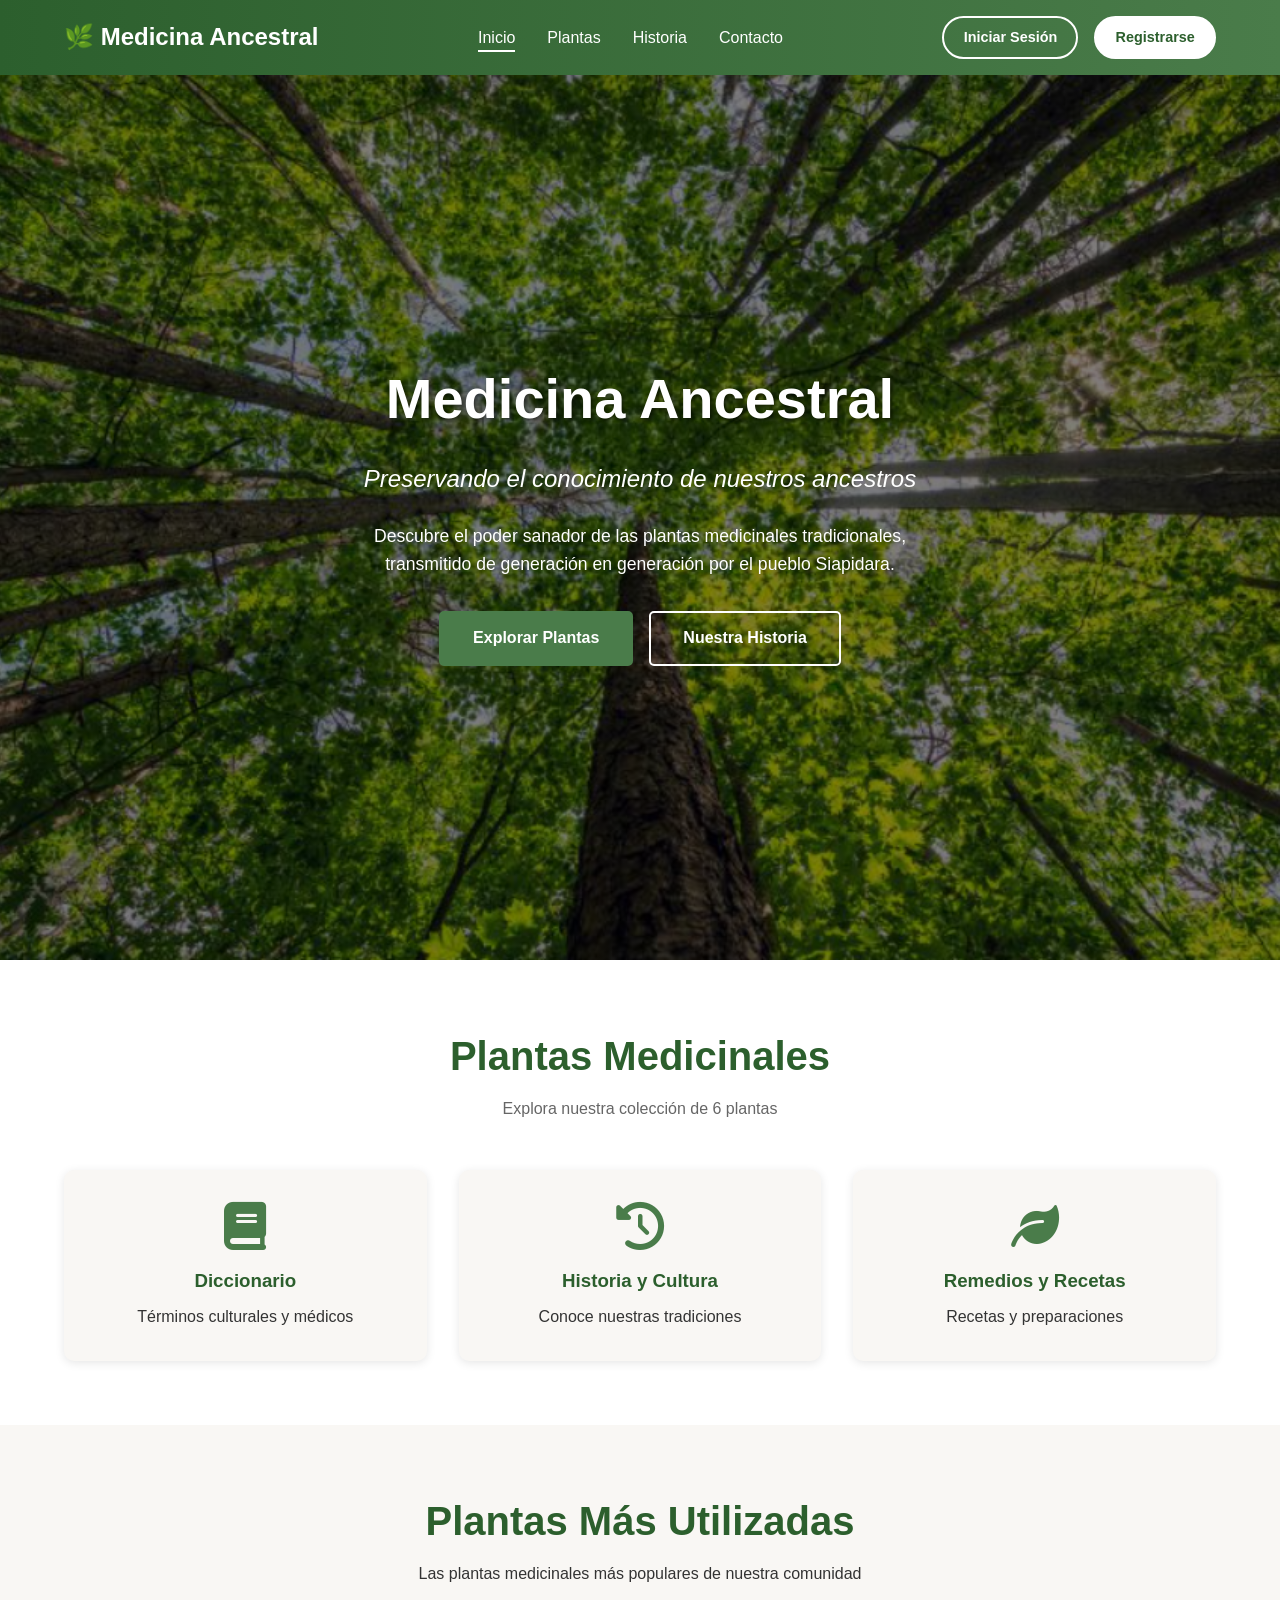
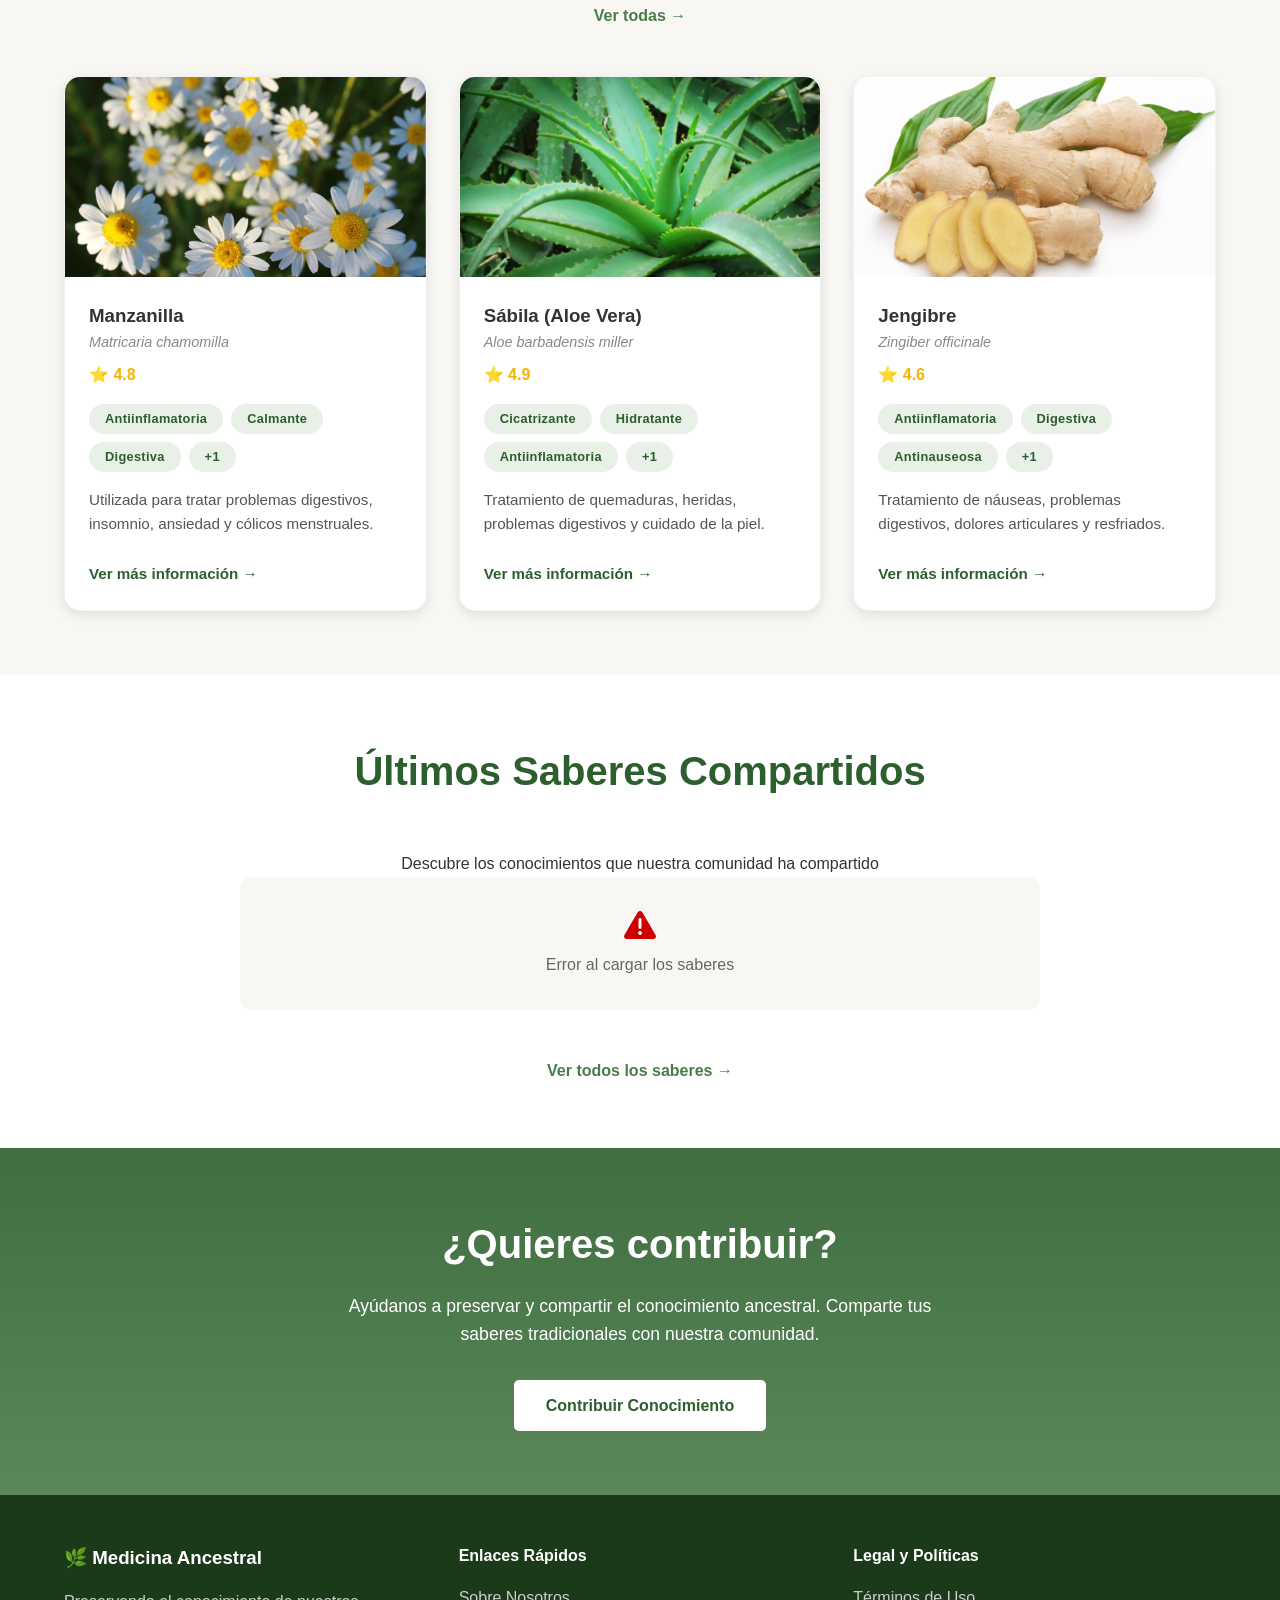
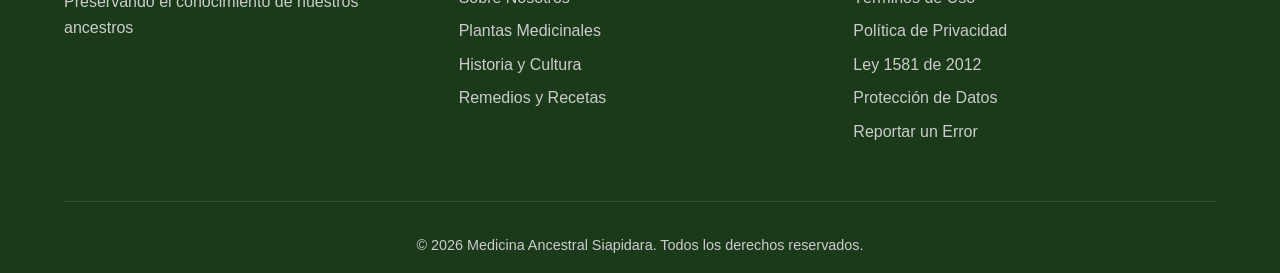
==== index.html @ acf90c32 "Primer commit: Plataforma de Medicina Ancestral" ====
<!DOCTYPE html>
<html lang="es">
<head>
    <meta charset="UTF-8">
    <meta name="viewport" content="width=device-width, initial-scale=1.0">
    <title>Medicina Ancestral Siapidara</title>
    <link rel="stylesheet" href="styles.css">
    <link rel="stylesheet" href="https://cdnjs.cloudflare.com/ajax/libs/font-awesome/6.0.0/css/all.min.css">
    <style>
        .user-name {
            color: white;
            margin-right: 1rem;
            display: flex;
            align-items: center;
            gap: 0.5rem;
            text-decoration: none;
        }
        .user-name:hover {
            opacity: 0.8;
        }
    </style>
</head>
<body>
    <!-- Header/Hero Section -->
    <header class="hero">
        <nav class="navbar">
            <div class="logo">🌿 Medicina Ancestral</div>
            <ul class="nav-menu">
                <li><a href="index.html" class="active">Inicio</a></li>
                <li><a href="plantas.html">Plantas</a></li>
                <li><a href="#">Historia</a></li>
                <li><a href="#">Contacto</a></li>
            </ul>
            <div class="auth-buttons" id="authButtons">
                <!-- Los botones se cargarán dinámicamente con JavaScript -->
            </div>
        </nav>
        
        <div class="hero-content">
            <h1>Medicina Ancestral</h1>
            <p class="hero-subtitle">Preservando el conocimiento de nuestros ancestros</p>
            <p class="hero-description">Descubre el poder sanador de las plantas medicinales tradicionales, transmitido de generación en generación por el pueblo Siapidara.</p>
            <div class="hero-buttons">
                <a href="plantas.html" class="btn btn-primary">Explorar Plantas</a>
                <a href="#" class="btn btn-secondary">Nuestra Historia</a>
            </div>
        </div>
    </header>

    <!-- Cards de Categorías -->
    <section class="categories">
        <h2>Plantas Medicinales</h2>
        <p class="section-subtitle">Explora nuestra colección de 6 plantas</p>
        
        <div class="category-cards">
            <a href="#" class="card">
                <i class="fas fa-book icon"></i>
                <h3>Diccionario</h3>
                <p>Términos culturales y médicos</p>
            </a>
            
            <a href="#" class="card">
                <i class="fas fa-history icon"></i>
                <h3>Historia y Cultura</h3>
                <p>Conoce nuestras tradiciones</p>
            </a>
            
            <a href="#" class="card">
                <i class="fas fa-leaf icon"></i>
                <h3>Remedios y Recetas</h3>
                <p>Recetas y preparaciones</p>
            </a>
        </div>
    </section>

    <!-- Plantas Populares -->
    <section class="popular-plants">
        <div class="section-header">
            <h2>Plantas Más Utilizadas</h2>
            <p>Las plantas medicinales más populares de nuestra comunidad</p>
            <a href="plantas.html" class="view-all">Ver todas →</a>
        </div>

        <div class="plants-grid">
            <!-- Manzanilla -->
            <div class="plant-card">
                <div class="plant-image">
                    <img src="imagenes/manzanilla.png" alt="Manzanilla">
                </div>
                <div class="plant-content">
                    <h3>Manzanilla</h3>
                    <p class="scientific-name">Matricaria chamomilla</p>
                    <div class="rating">⭐ 4.8</div>
                    <div class="plant-tags">
                        <span class="tag">Antiinflamatoria</span>
                        <span class="tag">Calmante</span>
                        <span class="tag">Digestiva</span>
                        <span class="tag">+1</span>
                    </div>
                    <p class="plant-description">Utilizada para tratar problemas digestivos, insomnio, ansiedad y cólicos menstruales.</p>
                    <a href="planta-detalle.html?planta=manzanilla" class="btn-more">Ver más información →</a>
                </div>
            </div>

            <!-- Sábila -->
            <div class="plant-card">
                <div class="plant-image">
                    <img src="imagenes/sabila.png" alt="Sábila">
                </div>
                <div class="plant-content">
                    <h3>Sábila (Aloe Vera)</h3>
                    <p class="scientific-name">Aloe barbadensis miller</p>
                    <div class="rating">⭐ 4.9</div>
                    <div class="plant-tags">
                        <span class="tag">Cicatrizante</span>
                        <span class="tag">Hidratante</span>
                        <span class="tag">Antiinflamatoria</span>
                        <span class="tag">+1</span>
                    </div>
                    <p class="plant-description">Tratamiento de quemaduras, heridas, problemas digestivos y cuidado de la piel.</p>
                    <a href="planta-detalle.html?planta=sabila" class="btn-more">Ver más información →</a>
                </div>
            </div>

            <!-- Jengibre -->
            <div class="plant-card">
                <div class="plant-image">
                    <img src="imagenes/gengibre.png" alt="Jengibre">
                </div>
                <div class="plant-content">
                    <h3>Jengibre</h3>
                    <p class="scientific-name">Zingiber officinale</p>
                    <div class="rating">⭐ 4.6</div>
                    <div class="plant-tags">
                        <span class="tag">Antiinflamatoria</span>
                        <span class="tag">Digestiva</span>
                        <span class="tag">Antinauseosa</span>
                        <span class="tag">+1</span>
                    </div>
                    <p class="plant-description">Tratamiento de náuseas, problemas digestivos, dolores articulares y resfriados.</p>
                    <a href="planta-detalle.html?planta=jengibre" class="btn-more">Ver más información →</a>
                </div>
            </div>
        </div>
    </section>

   <!-- Últimas Contribuciones de la Comunidad -->
<section class="news">
    <h2>Últimos Saberes Compartidos</h2>
    <p>Descubre los conocimientos que nuestra comunidad ha compartido</p>
    
    <div class="news-container" id="ultimasContribuciones">
        <div class="loading-contribuciones" style="text-align: center; padding: 2rem;">
            <i class="fas fa-spinner fa-spin"></i> Cargando saberes...
        </div>
    </div>
    
    <div style="text-align: center; margin-top: 2rem;">
        <a href="contribuciones.html" class="view-all">Ver todos los saberes →</a>
    </div>
</section>

<style>
    .contribucion-item {
        background: var(--beige-fondo);
        border-radius: 12px;
        padding: 1.5rem;
        margin-bottom: 1rem;
        transition: transform 0.3s, box-shadow 0.3s;
        cursor: pointer;
        border-left: 4px solid #4a7c4a;
    }
    .contribucion-item:hover {
        transform: translateX(5px);
        box-shadow: 0 4px 12px rgba(0,0,0,0.1);
    }
    .contribucion-categoria {
        display: inline-block;
        padding: 0.2rem 0.8rem;
        background: #e8f0e8;
        color: #2c5f2d;
        border-radius: 20px;
        font-size: 0.75rem;
        font-weight: 600;
        margin-bottom: 0.5rem;
    }
    .contribucion-titulo {
        font-size: 1.2rem;
        color: #2c5f2d;
        margin-bottom: 0.5rem;
        font-weight: 600;
    }
    .contribucion-descripcion {
        color: #666;
        font-size: 0.9rem;
        line-height: 1.5;
        margin-bottom: 0.5rem;
    }
    .contribucion-autor {
        display: flex;
        align-items: center;
        gap: 0.5rem;
        color: #888;
        font-size: 0.8rem;
    }
    .contribucion-autor i {
        color: #4a7c4a;
    }
    .loading-contribuciones {
        text-align: center;
        padding: 2rem;
        color: #666;
    }
    .empty-contribuciones {
        text-align: center;
        padding: 2rem;
        color: #666;
        background: var(--beige-fondo);
        border-radius: 12px;
    }
</style>

<script>
    // Cargar últimas contribuciones para el index
    async function cargarUltimasContribuciones() {
        try {
            const response = await fetch('pages/obtener_contribuciones.php');
            const contribuciones = await response.json();
            const container = document.getElementById('ultimasContribuciones');
            
            if (contribuciones.length === 0) {
                container.innerHTML = `
                    <div class="empty-contribuciones">
                        <i class="fas fa-leaf" style="font-size: 2rem; color: #ccc;"></i>
                        <p style="margin-top: 0.5rem;">Aún no hay saberes compartidos. ¡Sé el primero en contribuir!</p>
                        <a href="pages/contribuir.html" class="btn-more" style="margin-top: 0.5rem; display: inline-block;">Compartir mi saber →</a>
                    </div>
                `;
                return;
            }
            
            // Mostrar solo las últimas 3 contribuciones
            const ultimas = contribuciones.slice(0, 3);
            
            container.innerHTML = ultimas.map(contribucion => `
                <div class="contribucion-item" onclick="window.location.href='contribucion-detalle.html?id=${contribucion.id}'">
                    <span class="contribucion-categoria">
                        <i class="fas fa-tag"></i> ${getCategoriaIcon(contribucion.categoria)} ${contribucion.categoria}
                    </span>
                    <h3 class="contribucion-titulo">${escapeHtml(contribucion.titulo)}</h3>
                    <p class="contribucion-descripcion">${escapeHtml(contribucion.descripcion)}</p>
                    <div class="contribucion-autor">
                        <i class="fas fa-user"></i>
                        <span>${escapeHtml(contribucion.autor)}</span>
                        <span style="margin-left: auto;">${escapeHtml(contribucion.fecha)}</span>
                    </div>
                </div>
            `).join('');
        } catch (error) {
            console.error('Error:', error);
            document.getElementById('ultimasContribuciones').innerHTML = `
                <div class="empty-contribuciones">
                    <i class="fas fa-exclamation-triangle" style="font-size: 2rem; color: #c00;"></i>
                    <p style="margin-top: 0.5rem;">Error al cargar los saberes</p>
                </div>
            `;
        }
    }

    function getCategoriaIcon(categoria) {
        const iconos = {
            'planta': '🌿',
            'remedio': '🍵',
            'historia': '📖',
            'termino': '📚',
            'experiencia': '✨'
        };
        return iconos[categoria.toLowerCase()] || '🌱';
    }

    function escapeHtml(text) {
        const div = document.createElement('div');
        div.textContent = text;
        return div.innerHTML;
    }

    // Ejecutar al cargar la página
    document.addEventListener('DOMContentLoaded', cargarUltimasContribuciones);
</script>

<!-- Contribución -->
<section class="contribute">
    <h2>¿Quieres contribuir?</h2>
    <p>Ayúdanos a preservar y compartir el conocimiento ancestral. Comparte tus saberes tradicionales con nuestra comunidad.</p>
    <a href="#" id="btnContribuir" class="btn btn-primary">Contribuir Conocimiento</a>
</section>

<script>
    // Agregar funcionalidad al botón de contribuir
    document.getElementById('btnContribuir').addEventListener('click', async function(e) {
        e.preventDefault();
        
        try {
            const response = await fetch('pages/verificar_sesion.php');
            const data = await response.json();
            
            if (data.logged_in) {
                // Usuario logueado - ir a contribuir
                window.location.href = 'pages/contribuir.html';
            } else {
                // Usuario no logueado - ir a login con mensaje en la URL
                window.location.href = 'iniciar-sesion.html?error=' + encodeURIComponent('Debes iniciar sesión para contribuir con tu conocimiento');
            }
        } catch (error) {
            console.error('Error:', error);
            window.location.href = 'iniciar-sesion.html?error=' + encodeURIComponent('Debes iniciar sesión para contribuir');
        }
    });
</script>

    <!-- Footer -->
    <footer>
        <div class="footer-content">
            <div class="footer-section">
                <h3>🌿 Medicina Ancestral</h3>
                <p>Preservando el conocimiento de nuestros ancestros</p>
            </div>
            
            <div class="footer-section">
                <h4>Enlaces Rápidos</h4>
                <ul>
                    <li><a href="#">Sobre Nosotros</a></li>
                    <li><a href="plantas.html">Plantas Medicinales</a></li>
                    <li><a href="#">Historia y Cultura</a></li>
                    <li><a href="#">Remedios y Recetas</a></li>
                </ul>
            </div>
            
            <div class="footer-section">
                <h4>Legal y Políticas</h4>
                <ul>
                    <li><a href="#">Términos de Uso</a></li>
                    <li><a href="#">Política de Privacidad</a></li>
                    <li><a href="#">Ley 1581 de 2012</a></li>
                    <li><a href="#">Protección de Datos</a></li>
                    <li><a href="#">Reportar un Error</a></li>
                </ul>
            </div>
        </div>
        
        <div class="footer-bottom">
            <p>&copy; 2026 Medicina Ancestral Siapidara. Todos los derechos reservados.</p>
        </div>
    </footer>

    <script>
        // Función para verificar si hay sesión activa
        function checkSession() {
            fetch('pages/verificar_sesion.php')
                .then(response => response.json())
                .then(data => {
                    const authButtons = document.getElementById('authButtons');
                    
                    if (data.logged_in) {
                        // Usuario logueado - mostrar nombre como enlace al perfil
                        authButtons.innerHTML = `
                            <a href="pages/perfil.html" class="user-name">
                                <i class="fas fa-user-circle"></i> 
                                ${data.nombre} ${data.apellido}
                            </a>
                            <a href="pages/cerrar-sesion.php" class="btn-auth btn-login">
                                <i class="fas fa-sign-out-alt"></i> Cerrar Sesión
                            </a>
                        `;
                    } else {
                        // Usuario no logueado - mostrar botones de login/registro
                        authButtons.innerHTML = `
                            <a href="iniciar-sesion.html" class="btn-auth btn-login">
                                <i class="fas fa-sign-in-alt"></i> Iniciar Sesión
                            </a>
                            <a href="registrarse.html" class="btn-auth btn-register">
                                <i class="fas fa-user-plus"></i> Registrarse
                            </a>
                        `;
                    }
                })
                .catch(error => {
                    console.error('Error al verificar sesión:', error);
                    // En caso de error, mostrar botones por defecto
                    const authButtons = document.getElementById('authButtons');
                    authButtons.innerHTML = `
                        <a href="iniciar-sesion.html" class="btn-auth btn-login">Iniciar Sesión</a>
                        <a href="registrarse.html" class="btn-auth btn-register">Registrarse</a>
                    `;
                });
        }

        // Ejecutar al cargar la página
        document.addEventListener('DOMContentLoaded', checkSession);
    </script>
</body>
</html>
---- styles.css ----
/* ===== RESET Y ESTILOS BASE ===== */
* {
    margin: 0;
    padding: 0;
    box-sizing: border-box;
}

body {
    font-family: 'Segoe UI', Tahoma, Geneva, Verdana, sans-serif;
    line-height: 1.6;
    color: #333;
    background-color: #f9f7f4;
}

/* ===== VARIABLES DE COLOR ===== */
:root {
    --verde-principal: #2c5f2d;
    --verde-claro: #4a7c4a;
    --verde-oscuro: #1a3a1a;
    --beige-fondo: #f9f7f4;
    --gris-texto: #555;
    --sombra-suave: 0 4px 12px rgba(0,0,0,0.1);
}

/* ===== NAVBAR ACTUALIZADO ===== */
.navbar {
    display: flex;
    justify-content: space-between;
    align-items: center;
    padding: 1rem 5%;
    background: linear-gradient(to right, var(--verde-principal), var(--verde-claro));
    color: white;
    position: fixed;
    width: 100%;
    top: 0;
    z-index: 1000;
}

.logo {
    font-size: 1.5rem;
    font-weight: bold;
}

.nav-menu {
    display: flex;
    list-style: none;
    gap: 2rem;
}

.nav-menu a {
    color: white;
    text-decoration: none;
    font-weight: 500;
    transition: opacity 0.3s;
}

.nav-menu a:hover {
    opacity: 0.8;
}

.nav-menu a.active {
    border-bottom: 2px solid white;
    padding-bottom: 0.25rem;
}

/* ===== BOTONES DE AUTENTICACIÓN (NUEVOS) ===== */
.auth-buttons {
    display: flex;
    gap: 1rem;
    align-items: center;
}

.btn-auth {
    text-decoration: none;
    padding: 0.5rem 1.2rem;
    border-radius: 50px;
    font-weight: 600;
    font-size: 0.9rem;
    transition: all 0.3s;
}

.btn-login {
    background: transparent;
    color: white;
    border: 2px solid white;
}

.btn-login:hover {
    background: white;
    color: var(--verde-principal);
}

.btn-register {
    background: white;
    color: var(--verde-principal);
    border: 2px solid white;
}

.btn-register:hover {
    background: transparent;
    color: white;
}

/* ===== HERO SECTION ===== */
.hero {
    background: linear-gradient(rgba(0, 0, 0, 0.5), rgba(0, 0, 0, 0.5)),
                url('imagenes/bosque.png');
    background-size: cover;
    background-position: center;
    height: 100vh;
    display: flex;
    align-items: center;
    justify-content: center;
    text-align: center;
    color: white;
    padding: 0 1rem;
    margin-top: 60px;
}

.hero-content {
    max-width: 800px;
}

.hero h1 {
    font-size: 3.5rem;
    margin-bottom: 1rem;
    text-shadow: 2px 2px 4px rgba(0,0,0,0.5);
}

.hero-subtitle {
    font-size: 1.5rem;
    margin-bottom: 1.5rem;
    font-style: italic;
}

.hero-description {
    font-size: 1.1rem;
    margin-bottom: 2rem;
    max-width: 600px;
    margin-left: auto;
    margin-right: auto;
}

.hero-buttons {
    display: flex;
    gap: 1rem;
    justify-content: center;
}

/* ===== BOTONES ===== */
.btn {
    display: inline-block;
    padding: 0.8rem 2rem;
    border-radius: 5px;
    text-decoration: none;
    font-weight: 600;
    transition: transform 0.3s, box-shadow 0.3s;
}

.btn:hover {
    transform: translateY(-2px);
    box-shadow: 0 4px 8px rgba(0,0,0,0.2);
}

.btn-primary {
    background-color: var(--verde-claro);
    color: white;
    border: 2px solid var(--verde-claro);
}

.btn-secondary {
    background-color: transparent;
    color: white;
    border: 2px solid white;
}

/* ===== CATEGORÍAS SECTION ===== */
.categories {
    padding: 4rem 5%;
    text-align: center;
    background-color: white;
}

.categories h2 {
    color: var(--verde-principal);
    font-size: 2.5rem;
    margin-bottom: 0.5rem;
}

.section-subtitle {
    color: #666;
    margin-bottom: 3rem;
}

.category-cards {
    display: grid;
    grid-template-columns: repeat(auto-fit, minmax(250px, 1fr));
    gap: 2rem;
    max-width: 1200px;
    margin: 0 auto;
}

.card {
    padding: 2rem;
    background-color: var(--beige-fondo);
    border-radius: 10px;
    box-shadow: 0 2px 10px rgba(0,0,0,0.1);
    transition: transform 0.3s;
    text-decoration: none;
    color: inherit;
}

.card:hover {
    transform: translateY(-5px);
}

.card .icon {
    font-size: 3rem;
    color: var(--verde-claro);
    margin-bottom: 1rem;
}

.card h3 {
    color: var(--verde-principal);
    margin-bottom: 0.5rem;
}

/* ===== PLANTAS POPULARES SECTION ===== */
.popular-plants {
    padding: 4rem 5%;
    background-color: var(--beige-fondo);
}

.section-header {
    text-align: center;
    margin-bottom: 3rem;
}

.section-header h2 {
    color: var(--verde-principal);
    font-size: 2.5rem;
    margin-bottom: 0.5rem;
}

.view-all {
    display: inline-block;
    margin-top: 1rem;
    color: var(--verde-claro);
    text-decoration: none;
    font-weight: 600;
}

.plants-grid {
    display: grid;
    grid-template-columns: repeat(auto-fit, minmax(300px, 1fr));
    gap: 2rem;
    max-width: 1200px;
    margin: 0 auto;
}

/* ===== TARJETAS DE PLANTAS ===== */
.plant-card {
    background: white;
    border-radius: 16px;
    overflow: hidden;
    box-shadow: var(--sombra-suave);
    transition: transform 0.3s, box-shadow 0.3s;
    border: 1px solid rgba(0,0,0,0.05);
}

.plant-card:hover {
    transform: translateY(-5px);
    box-shadow: 0 8px 24px rgba(0,0,0,0.15);
}

.plant-image {
    height: 200px;
    overflow: hidden;
    position: relative;
}

.plant-image img {
    width: 100%;
    height: 100%;
    object-fit: cover;
    transition: transform 0.5s;
}

.plant-card:hover .plant-image img {
    transform: scale(1.1);
}

.plant-content {
    padding: 1.5rem;
}

.plant-header {
    margin-bottom: 1rem;
}

.plant-header h3 {
    color: var(--verde-principal);
    font-size: 1.4rem;
    margin-bottom: 0.25rem;
}

.scientific-name {
    color: #888;
    font-style: italic;
    font-size: 0.9rem;
    margin-bottom: 0.5rem;
}

.rating {
    display: flex;
    align-items: center;
    gap: 0.3rem;
    color: #f4b400;
    font-weight: 600;
    margin-bottom: 1rem;
}

.rating span {
    color: #333;
    font-size: 0.9rem;
}

.plant-tags {
    display: flex;
    flex-wrap: wrap;
    gap: 0.5rem;
    margin: 1rem 0;
}

.tag {
    background-color: #e8f0e8;
    color: var(--verde-principal);
    padding: 0.3rem 1rem;
    border-radius: 30px;
    font-size: 0.8rem;
    font-weight: 600;
    letter-spacing: 0.3px;
}

.plant-description {
    color: var(--gris-texto);
    margin-bottom: 1.5rem;
    line-height: 1.6;
    font-size: 0.95rem;
}

.btn-more {
    color: var(--verde-principal);
    text-decoration: none;
    font-weight: 700;
    display: inline-flex;
    align-items: center;
    gap: 0.5rem;
    transition: gap 0.3s;
    font-size: 0.95rem;
}

.btn-more:hover {
    gap: 0.8rem;
}

/* ===== NEWS SECTION ===== */
.news {
    padding: 4rem 5%;
    background-color: white;
    text-align: center;
}

.news h2 {
    color: var(--verde-principal);
    font-size: 2.5rem;
    margin-bottom: 3rem;
}

.news-container {
    max-width: 800px;
    margin: 0 auto;
    text-align: left;
}

.news-item {
    margin-bottom: 2rem;
    padding: 1.5rem;
    background-color: var(--beige-fondo);
    border-radius: 8px;
    border-left: 4px solid var(--verde-claro);
}

.news-badge {
    display: inline-block;
    background-color: var(--verde-claro);
    color: white;
    padding: 0.2rem 1rem;
    border-radius: 3px;
    font-size: 0.8rem;
    font-weight: 600;
    margin-right: 1rem;
}

.news-date {
    color: #666;
    font-size: 0.9rem;
}

.news-content {
    margin-top: 0.5rem;
}

.news-content h4 {
    color: var(--verde-principal);
    margin-bottom: 0.3rem;
}

/* ===== CONTRIBUTE SECTION ===== */
.contribute {
    padding: 4rem 5%;
    background: linear-gradient(rgba(44, 95, 45, 0.9), rgba(74, 124, 74, 0.9)),
                url('https://images.unsplash.com/photo-1532009877282-3340270e0529?ixlib=rb-1.2.1&auto=format&fit=crop&w=1350&q=80');
    background-size: cover;
    background-position: center;
    text-align: center;
    color: white;
}

.contribute h2 {
    font-size: 2.5rem;
    margin-bottom: 1rem;
}

.contribute p {
    max-width: 600px;
    margin: 0 auto 2rem;
    font-size: 1.1rem;
}

.contribute .btn {
    background-color: white;
    color: var(--verde-principal);
    border: none;
}

/* ===== VISTA: PLANTAS COMPLETAS ===== */
.plantas-page {
    background-color: var(--beige-fondo);
    min-height: 100vh;
    padding-top: 80px;
}

.plantas-header {
    text-align: center;
    padding: 3rem 1rem;
    background: linear-gradient(rgba(44, 95, 45, 0.8), rgba(44, 95, 45, 0.8)), url('https://images.unsplash.com/photo-1520412099551-510b1b3ea50e?ixlib=rb-1.2.1&auto=format&fit=crop&w=1350&q=80');
    background-size: cover;
    color: white;
    margin-bottom: 2rem;
}

.plantas-header h1 {
    font-size: 2.8rem;
    margin-bottom: 0.5rem;
}

.plantas-header p {
    font-size: 1.2rem;
    opacity: 0.9;
}

.plantas-grid-completo {
    display: grid;
    grid-template-columns: repeat(auto-fill, minmax(320px, 1fr));
    gap: 2rem;
    padding: 2rem 5%;
    max-width: 1400px;
    margin: 0 auto;
}

/* ===== VISTA: DETALLE DE PLANTA ===== */
.planta-detalle-page {
    background-color: var(--beige-fondo);
    min-height: 100vh;
    padding: 100px 5% 4rem;
}

.planta-detalle-container {
    max-width: 1200px;
    margin: 0 auto;
    background: white;
    border-radius: 24px;
    overflow: hidden;
    box-shadow: var(--sombra-suave);
}

.planta-detalle-grid {
    display: grid;
    grid-template-columns: 1fr 1fr;
    gap: 2rem;
    padding: 2rem;
}

.planta-detalle-imagen {
    border-radius: 16px;
    overflow: hidden;
    height: 400px;
}

.planta-detalle-imagen img {
    width: 100%;
    height: 100%;
    object-fit: cover;
}

.planta-detalle-info {
    padding: 1rem 0;
}

.planta-detalle-info h1 {
    color: var(--verde-principal);
    font-size: 2.5rem;
    margin-bottom: 0.5rem;
}

.planta-detalle-info .scientific-name {
    font-size: 1.1rem;
    margin-bottom: 1rem;
}

.planta-detalle-info .rating {
    font-size: 1.2rem;
    margin-bottom: 1.5rem;
}

.planta-detalle-tags {
    display: flex;
    flex-wrap: wrap;
    gap: 0.8rem;
    margin-bottom: 2rem;
}

.planta-detalle-tags .tag {
    font-size: 0.9rem;
    padding: 0.5rem 1.2rem;
}

.planta-detalle-descripcion h3,
.planta-detalle-usos h3,
.planta-detalle-preparacion h3 {
    color: var(--verde-oscuro);
    font-size: 1.3rem;
    margin: 1.5rem 0 0.8rem;
    border-bottom: 2px solid var(--verde-claro);
    padding-bottom: 0.3rem;
}

.planta-detalle-descripcion p,
.planta-detalle-usos p,
.planta-detalle-preparacion p {
    color: var(--gris-texto);
    line-height: 1.8;
    margin-bottom: 1rem;
}

.planta-detalle-usos ul {
    list-style: none;
    padding: 0;
}

.planta-detalle-usos li {
    padding: 0.5rem 0;
    color: var(--gris-texto);
    display: flex;
    align-items: center;
    gap: 0.5rem;
}

.planta-detalle-usos li i {
    color: var(--verde-claro);
    width: 20px;
}

/* ===== PÁGINA DE INICIAR SESIÓN (NUEVA) ===== */
.login-page {
    background: linear-gradient(135deg, var(--verde-principal) 0%, var(--verde-oscuro) 100%);
    min-height: 100vh;
    display: flex;
    align-items: center;
    justify-content: center;
    padding: 1rem;
}

.login-container {
    max-width: 450px;
    width: 100%;
}

.login-card {
    background: white;
    border-radius: 32px;
    padding: 3rem 2rem;
    box-shadow: 0 20px 40px rgba(0,0,0,0.2);
    animation: slideUp 0.6s ease-out;
}

.login-header {
    text-align: center;
    margin-bottom: 2rem;
}

.login-icon {
    width: 80px;
    height: 80px;
    background: linear-gradient(135deg, var(--verde-claro) 0%, var(--verde-principal) 100%);
    border-radius: 50%;
    display: flex;
    align-items: center;
    justify-content: center;
    margin: 0 auto 1.5rem;
    color: white;
    font-size: 2.5rem;
}

.login-header h1 {
    color: var(--verde-principal);
    font-size: 2rem;
    margin-bottom: 0.5rem;
}

.login-header p {
    color: #666;
}

.login-form {
    margin-bottom: 2rem;
}

.form-group {
    margin-bottom: 1.5rem;
}

.form-group label {
    display: block;
    margin-bottom: 0.5rem;
    color: var(--verde-oscuro);
    font-weight: 600;
    font-size: 0.95rem;
}

.form-group input {
    width: 100%;
    padding: 1rem;
    border: 2px solid #e0e0e0;
    border-radius: 12px;
    font-size: 1rem;
    transition: border-color 0.3s;
}

.form-group input:focus {
    outline: none;
    border-color: var(--verde-claro);
}

.form-options {
    display: flex;
    justify-content: space-between;
    align-items: center;
    margin-bottom: 1.5rem;
}

.remember-me {
    display: flex;
    align-items: center;
    gap: 0.5rem;
    color: #666;
}

.forgot-password {
    color: var(--verde-claro);
    text-decoration: none;
    font-size: 0.9rem;
}

.forgot-password:hover {
    text-decoration: underline;
}

.btn-submit {
    width: 100%;
    padding: 1rem;
    background: var(--verde-principal);
    color: white;
    border: none;
    border-radius: 12px;
    font-size: 1.1rem;
    font-weight: 600;
    cursor: pointer;
    transition: transform 0.3s, box-shadow 0.3s;
}

.btn-submit:hover {
    transform: translateY(-2px);
    box-shadow: 0 8px 16px rgba(44, 95, 45, 0.3);
}

.login-footer {
    text-align: center;
    border-top: 1px solid #e0e0e0;
    padding-top: 2rem;
}

.login-footer p {
    color: #666;
    margin-bottom: 1rem;
}

.login-footer a {
    color: var(--verde-claro);
    text-decoration: none;
    font-weight: 600;
}

.login-footer a:hover {
    text-decoration: underline;
}

/* ===== PÁGINA DE REGISTRO (NUEVA) ===== */
.register-page {
    background: linear-gradient(135deg, var(--verde-claro) 0%, var(--verde-principal) 100%);
    min-height: 100vh;
    display: flex;
    align-items: center;
    justify-content: center;
    padding: 1rem;
}

.register-container {
    max-width: 500px;
    width: 100%;
}

.register-card {
    background: white;
    border-radius: 32px;
    padding: 3rem 2rem;
    box-shadow: 0 20px 40px rgba(0,0,0,0.2);
    animation: slideUp 0.6s ease-out;
}

.register-header {
    text-align: center;
    margin-bottom: 2rem;
}

.register-icon {
    width: 80px;
    height: 80px;
    background: linear-gradient(135deg, var(--verde-claro) 0%, var(--verde-principal) 100%);
    border-radius: 50%;
    display: flex;
    align-items: center;
    justify-content: center;
    margin: 0 auto 1.5rem;
    color: white;
    font-size: 2.5rem;
}

.register-header h1 {
    color: var(--verde-principal);
    font-size: 2rem;
    margin-bottom: 0.5rem;
}

.register-header p {
    color: #666;
}

.form-grid {
    display: grid;
    grid-template-columns: 1fr 1fr;
    gap: 1rem;
}

.terms {
    margin: 1.5rem 0;
}

.checkbox-container {
    display: flex;
    align-items: center;
    gap: 0.5rem;
    color: #666;
    font-size: 0.95rem;
}

.checkbox-container input {
    width: auto;
}

.checkbox-container a {
    color: var(--verde-claro);
    text-decoration: none;
}

.checkbox-container a:hover {
    text-decoration: underline;
}

/* ===== VISTA: CIERRE DE SESIÓN ===== */
.logout-page {
    background: linear-gradient(135deg, var(--verde-principal) 0%, var(--verde-oscuro) 100%);
    min-height: 100vh;
    display: flex;
    align-items: center;
    justify-content: center;
    padding: 1rem;
}

.logout-container {
    max-width: 500px;
    width: 100%;
}

.logout-card {
    background: white;
    border-radius: 32px;
    padding: 3rem 2rem;
    text-align: center;
    box-shadow: 0 20px 40px rgba(0,0,0,0.2);
    animation: slideUp 0.6s ease-out;
}

.logout-icon {
    width: 100px;
    height: 100px;
    background: linear-gradient(135deg, var(--verde-claro) 0%, var(--verde-principal) 100%);
    border-radius: 50%;
    display: flex;
    align-items: center;
    justify-content: center;
    margin: 0 auto 2rem;
    color: white;
    font-size: 3rem;
    box-shadow: 0 10px 20px rgba(44, 95, 45, 0.3);
}

.logout-card h1 {
    color: var(--verde-principal);
    font-size: 2.2rem;
    margin-bottom: 0.8rem;
}

.logout-card p {
    color: var(--gris-texto);
    font-size: 1.1rem;
    margin-bottom: 2rem;
    line-height: 1.6;
}

.logout-timer {
    background: var(--beige-fondo);
    padding: 1.5rem;
    border-radius: 16px;
    margin-bottom: 2rem;
}

.timer-text {
    font-size: 0.9rem;
    color: #888;
    margin-bottom: 0.5rem;
}

.timer-number {
    font-size: 2.5rem;
    font-weight: 700;
    color: var(--verde-principal);
    margin-bottom: 0.5rem;
}

.progress-bar {
    height: 8px;
    background: #e0e0e0;
    border-radius: 10px;
    overflow: hidden;
}

.progress-fill {
    height: 100%;
    width: 30%;
    background: linear-gradient(90deg, var(--verde-claro) 0%, var(--verde-principal) 100%);
    border-radius: 10px;
    animation: progress 5s infinite;
}

.logout-buttons {
    display: flex;
    gap: 1rem;
    justify-content: center;
}

.btn-logout {
    background: var(--verde-principal);
    color: white;
    border: none;
    padding: 1rem 2rem;
    border-radius: 50px;
    font-size: 1rem;
    font-weight: 600;
    cursor: pointer;
    transition: transform 0.3s, box-shadow 0.3s;
    text-decoration: none;
    display: inline-block;
}

.btn-logout:hover {
    transform: translateY(-2px);
    box-shadow: 0 8px 16px rgba(44, 95, 45, 0.3);
}

.btn-cancel {
    background: transparent;
    color: var(--verde-principal);
    border: 2px solid var(--verde-principal);
    padding: 1rem 2rem;
    border-radius: 50px;
    font-size: 1rem;
    font-weight: 600;
    cursor: pointer;
    transition: all 0.3s;
    text-decoration: none;
    display: inline-block;
}

.btn-cancel:hover {
    background: var(--verde-principal);
    color: white;
}

/* ===== FOOTER ===== */
footer {
    background-color: var(--verde-oscuro);
    color: white;
    padding: 3rem 5% 1rem;
}

.footer-content {
    display: grid;
    grid-template-columns: repeat(auto-fit, minmax(250px, 1fr));
    gap: 2rem;
    max-width: 1200px;
    margin: 0 auto;
}

.footer-section h3,
.footer-section h4 {
    margin-bottom: 1rem;
}

.footer-section p {
    color: #ccc;
    line-height: 1.6;
}

.footer-section ul {
    list-style: none;
}

.footer-section ul li {
    margin-bottom: 0.5rem;
}

.footer-section ul li a {
    color: #ccc;
    text-decoration: none;
    transition: color 0.3s;
}

.footer-section ul li a:hover {
    color: white;
}

.footer-bottom {
    text-align: center;
    margin-top: 3rem;
    padding-top: 2rem;
    border-top: 1px solid rgba(255,255,255,0.1);
    color: #ccc;
    font-size: 0.9rem;
}

/* ===== ANIMACIONES ===== */
@keyframes slideUp {
    from {
        opacity: 0;
        transform: translateY(40px);
    }
    to {
        opacity: 1;
        transform: translateY(0);
    }
}

@keyframes progress {
    0% { width: 0%; }
    50% { width: 70%; }
    100% { width: 100%; }
}

@keyframes fadeIn {
    from {
        opacity: 0;
        transform: translateY(20px);
    }
    to {
        opacity: 1;
        transform: translateY(0);
    }
}

.hero-content,
.category-cards,
.plant-card,
.news-item {
    animation: fadeIn 1s ease-out;
}

/* ===== RESPONSIVE ===== */
@media (max-width: 768px) {
    .navbar {
        flex-direction: column;
        padding: 1rem;
    }
    
    .nav-menu {
        margin-top: 1rem;
        gap: 1rem;
        flex-wrap: wrap;
        justify-content: center;
    }
    
    .auth-buttons {
        margin-top: 1rem;
    }
    
    .hero h1 {
        font-size: 2.5rem;
    }
    
    .hero-subtitle {
        font-size: 1.2rem;
    }
    
    .hero-buttons {
        flex-direction: column;
    }
    
    .btn {
        width: 100%;
        text-align: center;
    }
    
    .category-cards {
        grid-template-columns: 1fr;
    }
    
    .plants-grid {
        grid-template-columns: 1fr;
    }
    
    .plantas-header h1 {
        font-size: 2rem;
    }
    
    .plantas-grid-completo {
        grid-template-columns: 1fr;
        padding: 1rem;
    }
    
    .planta-detalle-grid {
        grid-template-columns: 1fr;
    }
    
    .planta-detalle-imagen {
        height: 300px;
    }
    
    .form-grid {
        grid-template-columns: 1fr;
    }
    
    .logout-buttons {
        flex-direction: column;
    }
    
    .btn-logout, .btn-cancel {
        width: 100%;
    }
    
    .logout-card h1 {
        font-size: 1.8rem;
    }
    
    .footer-content {
        grid-template-columns: 1fr;
        text-align: center;
    }
}
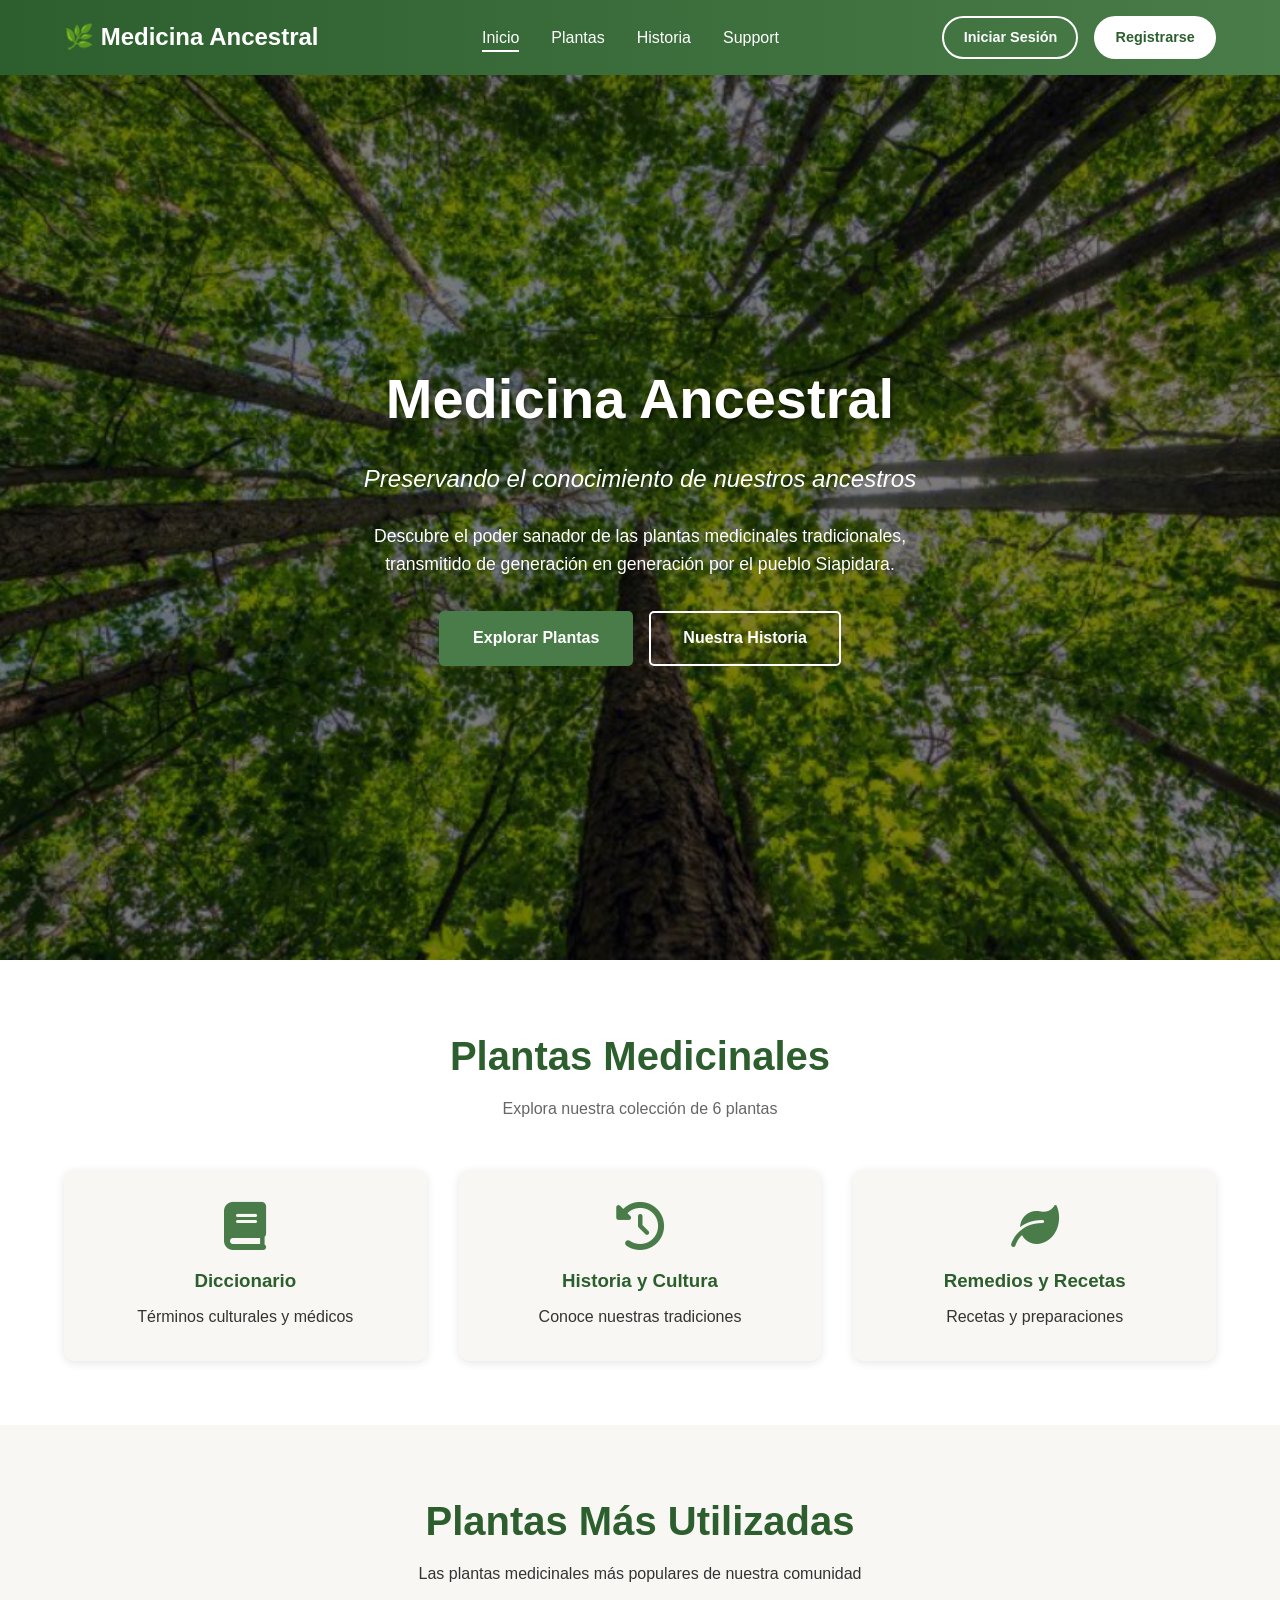
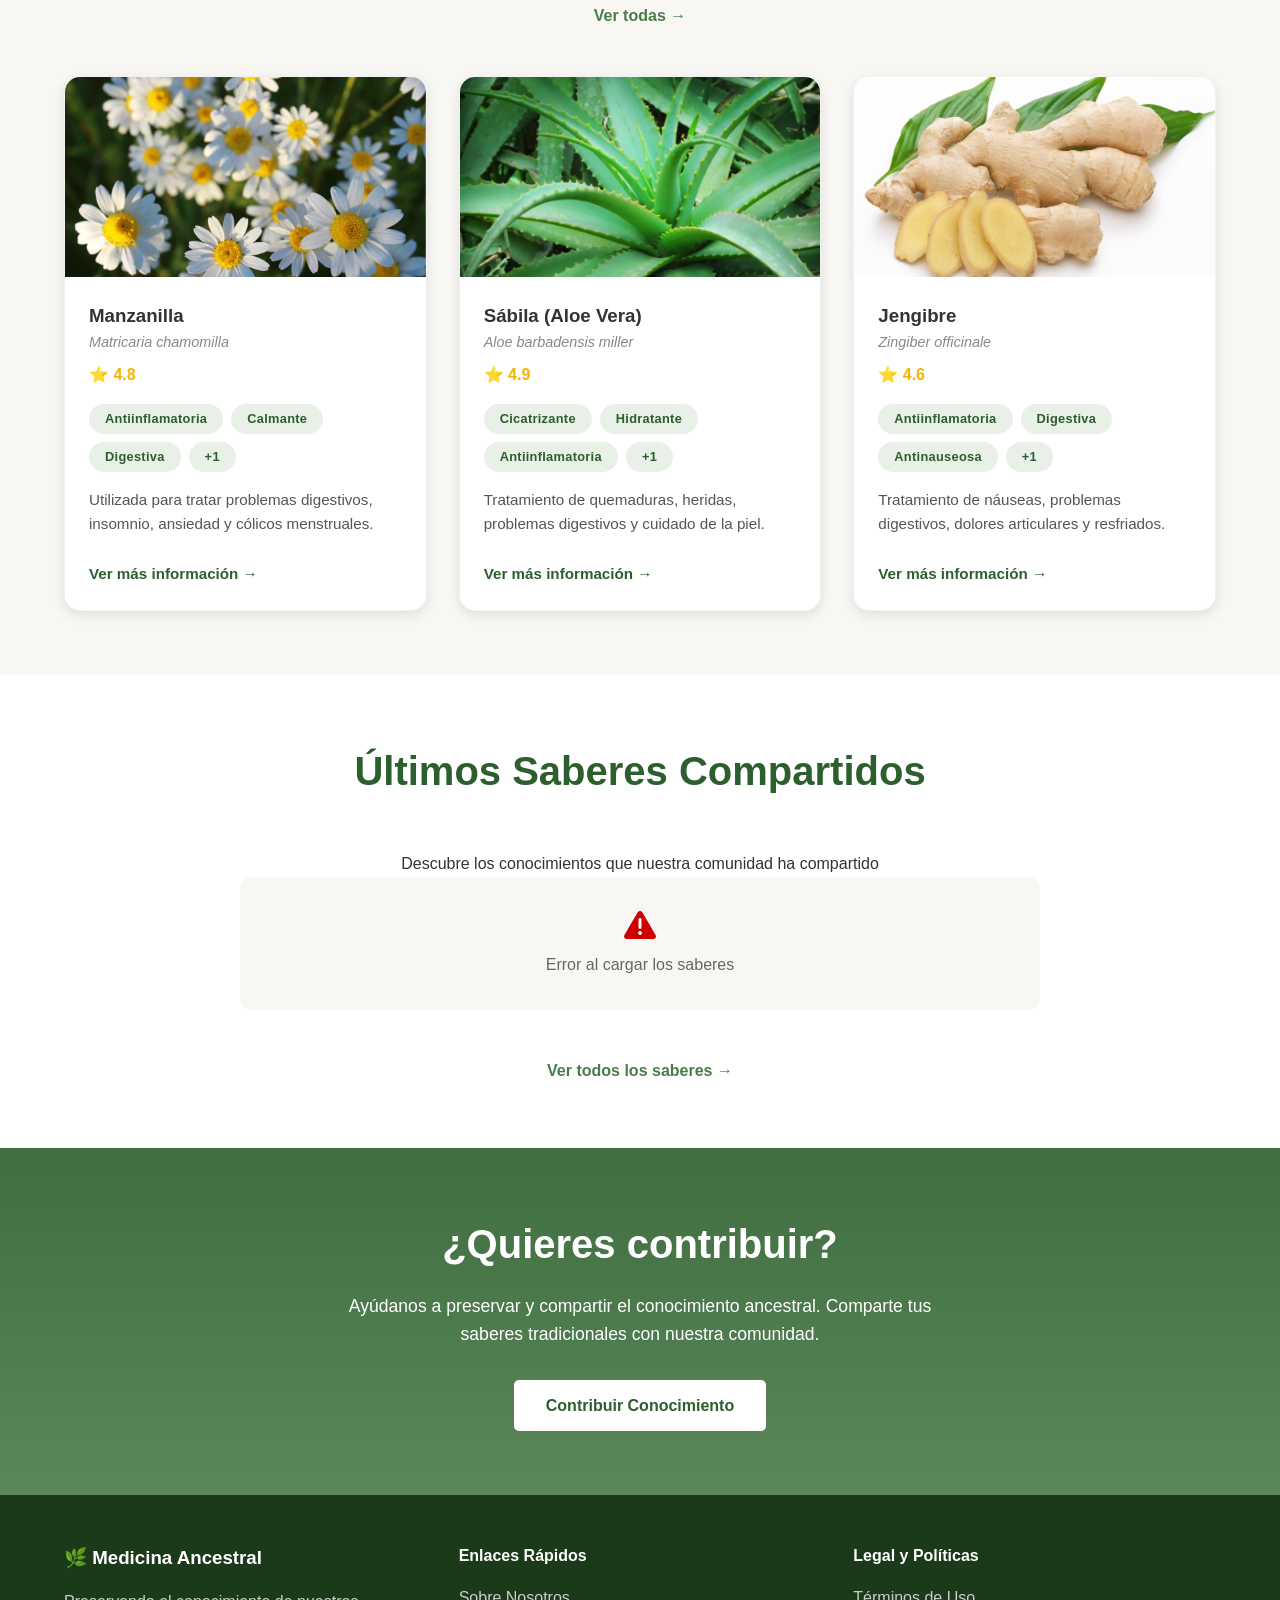
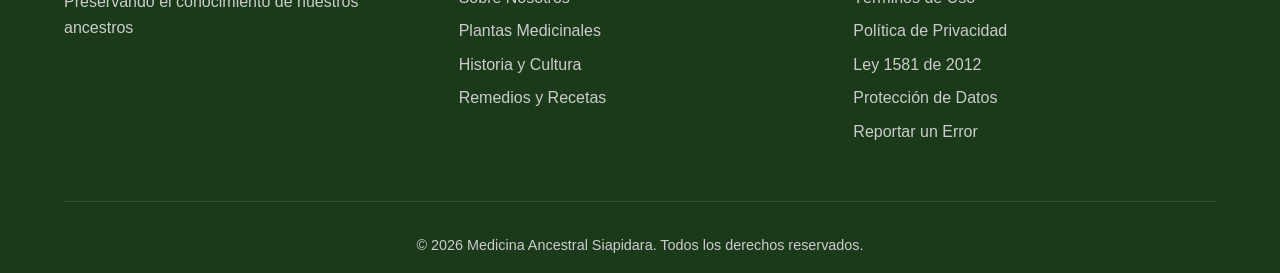
==== commit d691cd9e: "Juanjo coments1" ====
--- a/index.html
+++ b/index.html
@@ -28,8 +28,8 @@
             <ul class="nav-menu">
                 <li><a href="index.html" class="active">Inicio</a></li>
                 <li><a href="plantas.html">Plantas</a></li>
-                <li><a href="#">Historia</a></li>
-                <li><a href="#">Contacto</a></li>
+                <li><a href="historia.html">Historia</a></li>
+                <li><a href="support.html">Support</a></li>
             </ul>
             <div class="auth-buttons" id="authButtons">
                 <!-- Los botones se cargarán dinámicamente con JavaScript -->
@@ -42,7 +42,7 @@
             <p class="hero-description">Descubre el poder sanador de las plantas medicinales tradicionales, transmitido de generación en generación por el pueblo Siapidara.</p>
             <div class="hero-buttons">
                 <a href="plantas.html" class="btn btn-primary">Explorar Plantas</a>
-                <a href="#" class="btn btn-secondary">Nuestra Historia</a>
+                <a href="historia.html" class="btn btn-secondary">Nuestra Historia</a>
             </div>
         </div>
     </header>
